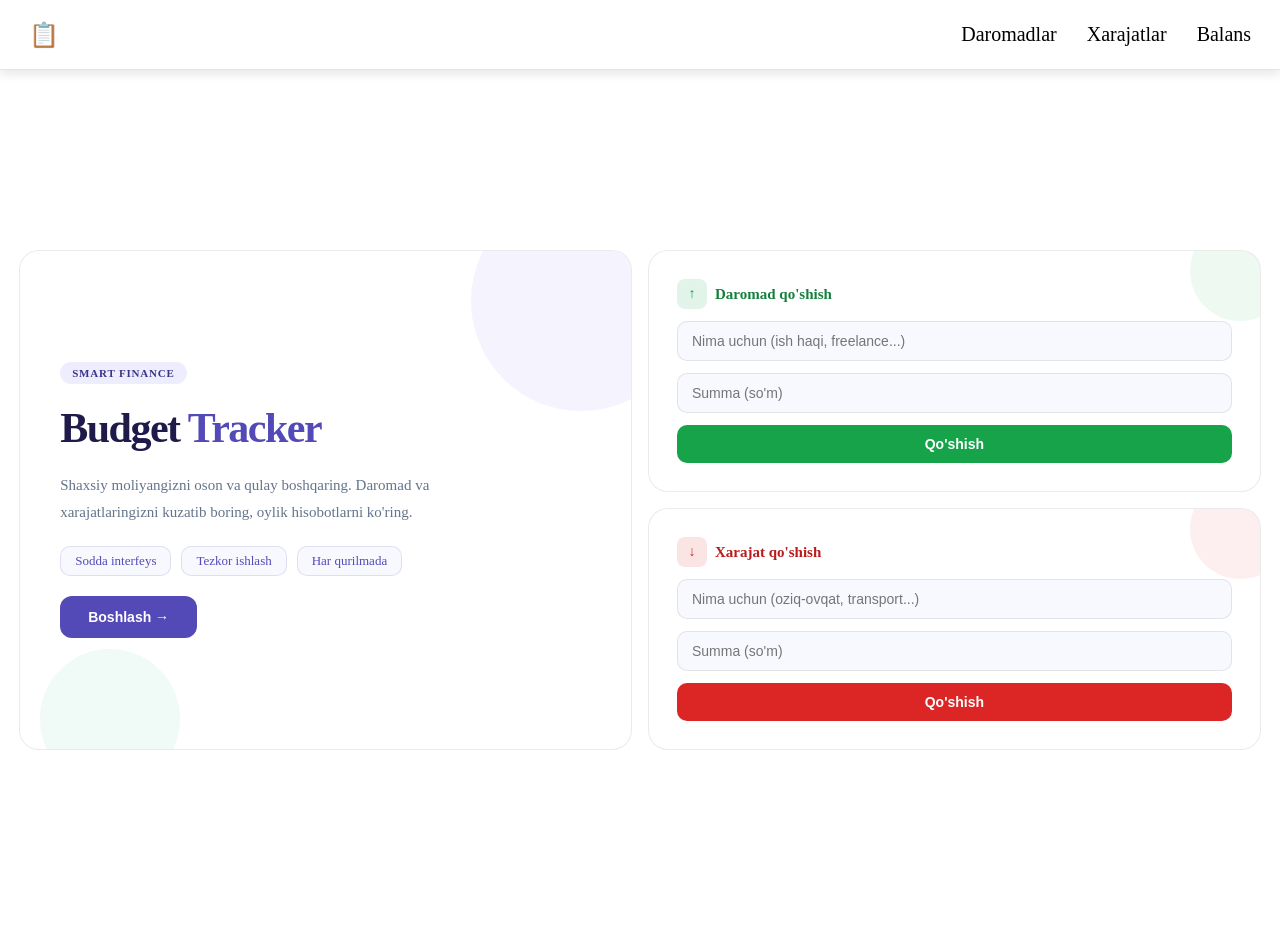
==== html/index.html @ 6ca1ac9a "budget tracker loyhasi" ====
<!DOCTYPE html>
<html lang="en">

<head>
    <meta charset="UTF-8">
    <meta name="viewport" content="width=device-width, initial-scale=1.0">
    <link rel="stylesheet" href="../style/index.css">
    <link rel="stylesheet" href="https://cdnjs.cloudflare.com/ajax/libs/animate.css/4.1.1/animate.min.css"
        referrerpolicy="no-referrer" />
    <title>Budget tracker </title>
</head>

<body>
    <div class="container">
        <header class="main-header">
            <nav>

                <div class="main-head">
                    <a href="./index.html">
                        <h1> 📋 </h1>
                    </a>
                </div>
                <ul class="main-list">
                    <li><a href="./Daromad.html"> daromadlar</a></li>
                    <li><a href="./Xrajatlar.html"> xarajatlar</a></li>
                    <li><a href="./Balans.html"> balans</a></li>
                </ul>
            </nav>
        </header>
        <main class="main-container">
            <div class="main-section">

                <section class="main-section-about">
                    <span class="badge">Smart Finance</span>
                    <h1>Budget <span>Tracker</span></h1>
                    <p>Shaxsiy moliyangizni oson va qulay boshqaring.
                        Daromad va xarajatlaringizni kuzatib boring,
                        oylik hisobotlarni ko'ring.</p>
                    <div class="about-features">
                        <div class="feat-pill">Sodda interfeys</div>
                        <div class="feat-pill">Tezkor ishlash</div>
                        <div class="feat-pill">Har qurilmada</div>
                    </div>
                    <button class="about-cta">Boshlash →</button>
                </section>



                <section class="main-setion-malumotlar">

                    <!-- Daromad qo'shish -->
                    <div class="income-form">
                        <h2>Daromad qo'shish</h2>
                        <input type="text" placeholder="Nima uchun (ish haqi, freelance...)" />
                        <input type="number" placeholder="Summa (so'm)" />
                        <button>Qo'shish</button>
                    </div>

                    <!-- Xarajat qo'shish -->
                    <div class="expense-form">
                        <h2>Xarajat qo'shish</h2>
                        <input type="text" placeholder="Nima uchun (oziq-ovqat, transport...)" />
                        <input type="number" placeholder="Summa (so'm)" />
                        <button>Qo'shish</button>
                    </div>

                </section>

            </div>

        </main>

        <footer></footer>
    </div>

</body>

</html>
---- style/index.css ----
/* ─── Reset ─── */
* {
    margin: 0;
    padding: 0;
    box-sizing: border-box;
}

/* ─── Page wrapper ─── */
.container {
    width: 100%;
    height: 100dvh;
}

/* ─── Fixed header ─── */
.main-header {
    position: fixed;
    top: 0;
    left: 0;
    width: 100%;
    height: 70px;
    background-color: rgba(255, 255, 255, 0.6);
    /* shaffof bo'lishi shart! */
    backdrop-filter: blur(4px);
    -webkit-backdrop-filter: blur(3px);
    /* Safari uchun */
    z-index: 100;
    border-bottom: 1px solid rgba(0, 0, 0, 0.1);
    padding: 0 10px;
    box-shadow: 0 4px 10px rgba(0, 0, 0, 0.1);
}

/* ─── Nav: logo | links | btn ─── */
.main-header nav {
    width: 97%;
    margin: 0 auto;
    height: 100%;
    display: flex;
    align-items: center;
    justify-content: space-between;
}

/* ─── Logo ─── */
.main-head {
    display: flex;
    align-items: center;
    gap: 8px;
    cursor: pointer;

    a {
        text-decoration: none;
    }
}

/* ─── Nav links ─── */
.main-list {
    display: flex;
    align-items: center;
    column-gap: 30px;
    list-style: none;
}

.main-list a {
    text-decoration: none;
    color: black;
    font-size: 20px;
    text-transform: capitalize;
    transition: opacity 0.2s;
}

.main-list a:hover {
    opacity: 0.6;
}

/* ─── Content pastga tushmaydi ─── */
.container {
    padding-top: 50px;
}


/* main-section  styles */

/* ─── Main container ─── */
.main-container {
    width: 100%;
    min-height: 100dvh;
    /* padding: 90px 20px 40px; */
    display: flex;
    align-items: center;
}

/* ─── Grid wrapper ─── */
.main-section {
    width: 97%;
    margin: 0 auto;
    display: grid;
    grid-template-columns: repeat(2, 1fr);
    gap: 16px;
    align-items: stretch;
}

/* ─── About section ─── */
.main-section-about {
    padding: 48px 40px;
    border-radius: 20px;
    border: 0.5px solid rgba(0, 0, 0, 0.08);
    background: white;
    display: flex;
    flex-direction: column;
    gap: 20px;
    position: relative;
    overflow: hidden;
    min-height: 500px;
    justify-content: center;
}

.main-section-about::before {
    content: '';
    position: absolute;
    top: -60px;
    right: -60px;
    width: 220px;
    height: 220px;
    border-radius: 50%;
    background: #EEEDFE;
    opacity: 0.6;
    pointer-events: none;
}

.main-section-about::after {
    content: '';
    position: absolute;
    bottom: -40px;
    left: 20px;
    width: 140px;
    height: 140px;
    border-radius: 50%;
    background: #E1F5EE;
    opacity: 0.5;
    pointer-events: none;
}

.badge {
    display: inline-flex;
    align-items: center;
    gap: 6px;
    width: fit-content;
    background: #EEEDFE;
    color: #3C3489;
    font-size: 11px;
    font-weight: 600;
    padding: 5px 12px;
    border-radius: 20px;
    letter-spacing: 0.8px;
    text-transform: uppercase;
    position: relative;
    z-index: 1;
}

.main-section-about h1 {
    font-size: 42px;
    font-weight: 800;
    line-height: 1.15;
    letter-spacing: -1.5px;
    color: #1e1b4b;
    position: relative;
    z-index: 1;
}

.main-section-about h1 span {
    color: #534AB7;
}

.main-section-about p {
    font-size: 15px;
    line-height: 1.8;
    color: #64748b;
    max-width: 460px;
    position: relative;
    z-index: 1;
}

.about-features {
    display: flex;
    gap: 10px;
    flex-wrap: wrap;
    position: relative;
    z-index: 1;
}

.feat-pill {
    display: inline-flex;
    align-items: center;
    gap: 6px;
    padding: 6px 14px;
    border-radius: 10px;
    background: #f8f9ff;
    border: 1px solid rgba(83, 74, 183, 0.15);
    font-size: 13px;
    color: #534AB7;
    font-weight: 500;
}

.about-cta {
    display: inline-flex;
    align-items: center;
    gap: 8px;
    width: fit-content;
    padding: 13px 28px;
    border-radius: 12px;
    background: #534AB7;
    color: white;
    font-size: 14px;
    font-weight: 600;
    cursor: pointer;
    border: none;
    transition: opacity 0.2s, transform 0.1s;
    position: relative;
    z-index: 1;
}

.about-cta:hover {
    opacity: 0.85;
}

.about-cta:active {
    transform: scale(0.98);
}

/* ─── Malumotlar section ─── */
.main-setion-malumotlar {
    display: flex;
    flex-direction: column;
    gap: 16px;
    min-height: 500px;
}

/* ─── Form kartalar ─── */
.income-form,
.expense-form {
    flex: 1;
    display: flex;
    flex-direction: column;
    gap: 12px;
    padding: 28px;
    background: white;
    border-radius: 20px;
    border: 0.5px solid rgba(0, 0, 0, 0.08);
    position: relative;
    overflow: hidden;
}

.income-form::before {
    content: '';
    position: absolute;
    top: -30px;
    right: -30px;
    width: 100px;
    height: 100px;
    border-radius: 50%;
    background: rgba(22, 163, 74, 0.07);
    pointer-events: none;
}

.expense-form::before {
    content: '';
    position: absolute;
    top: -30px;
    right: -30px;
    width: 100px;
    height: 100px;
    border-radius: 50%;
    background: rgba(220, 38, 38, 0.07);
    pointer-events: none;
}

.income-form h2 {
    font-size: 15px;
    font-weight: 700;
    color: #15803d;
    display: flex;
    align-items: center;
    gap: 8px;
    position: relative;
    z-index: 1;
}

.income-form h2::before {
    content: '↑';
    background: rgba(22, 163, 74, 0.12);
    color: #16a34a;
    width: 30px;
    height: 30px;
    border-radius: 8px;
    display: flex;
    align-items: center;
    justify-content: center;
    font-size: 14px;
}

.expense-form h2 {
    font-size: 15px;
    font-weight: 700;
    color: #b91c1c;
    display: flex;
    align-items: center;
    gap: 8px;
    position: relative;
    z-index: 1;
}

.expense-form h2::before {
    content: '↓';
    background: rgba(220, 38, 38, 0.12);
    color: #dc2626;
    width: 30px;
    height: 30px;
    border-radius: 8px;
    display: flex;
    align-items: center;
    justify-content: center;
    font-size: 14px;
}

.income-form input,
.expense-form input {
    width: 100%;
    padding: 11px 14px;
    border: 1px solid rgba(0, 0, 0, 0.09);
    border-radius: 10px;
    font-size: 14px;
    color: #1e1b4b;
    background: #f8f9ff;
    outline: none;
    transition: border 0.2s, box-shadow 0.2s;
    position: relative;
    z-index: 1;
}

.income-form input:focus {
    border-color: #16a34a;
    box-shadow: 0 0 0 3px rgba(22, 163, 74, 0.1);
    background: white;
}

.expense-form input:focus {
    border-color: #dc2626;
    box-shadow: 0 0 0 3px rgba(220, 38, 38, 0.1);
    background: white;
}

.income-form button {
    padding: 11px;
    border: none;
    border-radius: 10px;
    font-size: 14px;
    font-weight: 600;
    cursor: pointer;
    background: #16a34a;
    color: white;
    transition: opacity 0.2s, transform 0.1s;
    position: relative;
    z-index: 1;
}

.expense-form button {
    padding: 11px;
    border: none;
    border-radius: 10px;
    font-size: 14px;
    font-weight: 600;
    cursor: pointer;
    background: #dc2626;
    color: white;
    transition: opacity 0.2s, transform 0.1s;
    position: relative;
    z-index: 1;
}

.income-form button:hover,
.expense-form button:hover {
    opacity: 0.85;
}

.income-form button:active,
.expense-form button:active {
    transform: scale(0.98);
}

/* ─── Tablet ─── */
@media (max-width: 768px) {
    .main-container {
        padding: 85px 16px 32px;
        align-items: flex-start;
    }

    .main-section {
        grid-template-columns: 1fr;
        gap: 16px;
    }

    .main-section-about {
        padding: 32px 24px;
        min-height: auto;
        text-align: center;
        align-items: center;
    }

    .main-section-about h1 {
        font-size: 32px;
    }

    .main-setion-malumotlar {
        min-height: auto;
    }
}

/* ─── Telefon ─── */
@media (max-width: 480px) {
    .main-container {
        padding: 80px 12px 24px;
    }

    .main-section-about {
        padding: 24px 20px;
        border-radius: 16px;
    }

    .main-section-about h1 {
        font-size: 26px;
    }

    .income-form,
    .expense-form {
        padding: 20px;
        border-radius: 16px;
    }
}
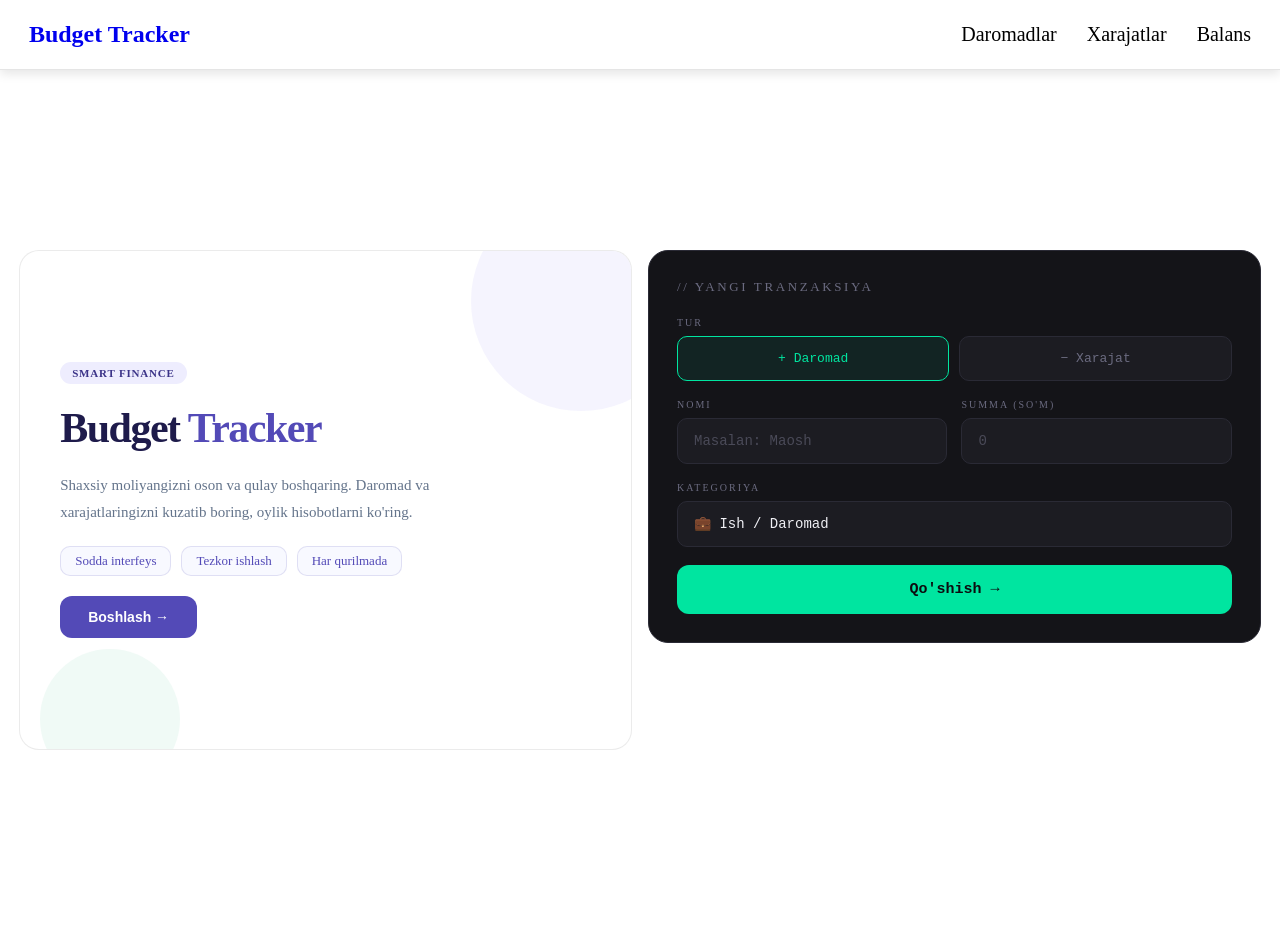
==== commit 318b127e: "forma   styles" ====
--- a/html/index.html
+++ b/html/index.html
@@ -17,7 +17,7 @@
 
                 <div class="main-head">
                     <a href="./index.html">
-                        <h1> 📋 </h1>
+                        <h1> Budget Tracker </h1>
                     </a>
                 </div>
                 <ul class="main-list">
@@ -47,32 +47,58 @@
 
 
                 <section class="main-setion-malumotlar">
+                    <div class="form-card">
+                        <div class="form-title">// Yangi Tranzaksiya</div>
 
-                    <!-- Daromad qo'shish -->
-                    <div class="income-form">
-                        <h2>Daromad qo'shish</h2>
-                        <input type="text" placeholder="Nima uchun (ish haqi, freelance...)" />
-                        <input type="number" placeholder="Summa (so'm)" />
-                        <button>Qo'shish</button>
-                    </div>
+                        <div class="form-group">
+                            <label>Tur</label>
+                            <div class="type-toggle">
+                                <button class="type-btn active-income" id="btn-income">+ Daromad</button>
+                                <button class="type-btn" id="btn-expense">− Xarajat</button>
+                            </div>
+                        </div>
 
-                    <!-- Xarajat qo'shish -->
-                    <div class="expense-form">
-                        <h2>Xarajat qo'shish</h2>
-                        <input type="text" placeholder="Nima uchun (oziq-ovqat, transport...)" />
-                        <input type="number" placeholder="Summa (so'm)" />
-                        <button>Qo'shish</button>
-                    </div>
+                        <div class="form-row">
+                            <div>
+                                <label>Nomi</label>
+                                <input type="text" placeholder="Masalan: Maosh" />
+                            </div>
+                            <div>
+                                <label>Summa (so'm)</label>
+                                <input type="number" placeholder="0" />
+                            </div>
+                        </div>
 
+                        <div class="form-group">
+                            <label>Kategoriya</label>
+                            <select>
+                                <option>💼 Ish / Daromad</option>
+                                <option>🍔 Oziq-ovqat</option>
+                                <option>🚗 Transport</option>
+                                <option>📚 Ta'lim</option>
+                                <option>🎮 Ko'ngilochar</option>
+                                <option>🏥 Sog'liq</option>
+                                <option>⚽ Sport</option>
+                                <option>🥼 kiyim </option>
+                            </select>
+                        </div>
+                        <button class="add-btn">Qo'shish →</button>
                 </section>
 
             </div>
-
-        </main>
-
-        <footer></footer>
     </div>
 
+
+
+
+    </main>
+
+    <footer></footer>
+    </div>
+
+
+
+    <script src="../js/index.js"></script>
 </body>
 
 </html>
--- a/style/index.css
+++ b/style/index.css
@@ -434,4 +434,125 @@
         padding: 20px;
         border-radius: 16px;
     }
+}
+
+
+
+/* forma styles */
+
+* {
+    box-sizing: border-box;
+    margin: 0;
+    padding: 0;
+}
+
+
+.form-card {
+    background: #141418;
+    border: 1px solid #2a2a35;
+    border-radius: 20px;
+    padding: 28px;
+    width: 100%;
+    max-width: 620px;
+}
+
+.form-title {
+    font-size: 13px;
+    letter-spacing: 0.2em;
+    text-transform: uppercase;
+    color: #6b6b80;
+    margin-bottom: 22px;
+}
+
+label {
+    display: block;
+    font-size: 10px;
+    letter-spacing: 0.2em;
+    text-transform: uppercase;
+    color: #6b6b80;
+    margin-bottom: 8px;
+}
+
+.form-group {
+    margin-bottom: 18px;
+}
+
+.form-row {
+    display: grid;
+    grid-template-columns: 1fr 1fr;
+    gap: 14px;
+    margin-bottom: 18px;
+}
+
+input,
+select {
+    width: 100%;
+    background: #1c1c22;
+    border: 1px solid #2a2a35;
+    border-radius: 10px;
+    color: #f0f0f5;
+    font-family: 'Courier New', monospace;
+    font-size: 14px;
+    padding: 14px 16px;
+    outline: none;
+    transition: border-color 0.2s;
+    appearance: none;
+}
+
+input::placeholder {
+    color: #4a4a58;
+}
+
+input:focus,
+select:focus {
+    border-color: #00e5a0;
+}
+
+.type-toggle {
+    display: grid;
+    grid-template-columns: 1fr 1fr;
+    gap: 10px;
+}
+
+.type-btn {
+    padding: 14px;
+    border-radius: 10px;
+    border: 1px solid #2a2a35;
+    background: #1c1c22;
+    color: #6b6b80;
+    font-family: 'Courier New', monospace;
+    font-size: 13px;
+    cursor: pointer;
+    transition: all 0.2s;
+}
+
+.type-btn.active-income {
+    background: rgba(0, 229, 160, 0.08);
+    border-color: #00e5a0;
+    color: #00e5a0;
+}
+
+.type-btn.active-expense {
+    background: rgba(255, 77, 109, 0.08);
+    border-color: #ff4d6d;
+    color: #ff4d6d;
+}
+
+.add-btn {
+    width: 100%;
+    background: #00e5a0;
+    color: #0c0c0f;
+    border: none;
+    border-radius: 12px;
+    padding: 16px;
+    font-family: 'Courier New', monospace;
+    font-size: 15px;
+    font-weight: bold;
+    cursor: pointer;
+    transition: all 0.2s;
+}
+
+.add-btn:hover {
+    background: #00cc8e;
+    transform: translateY(-1px);
 }
